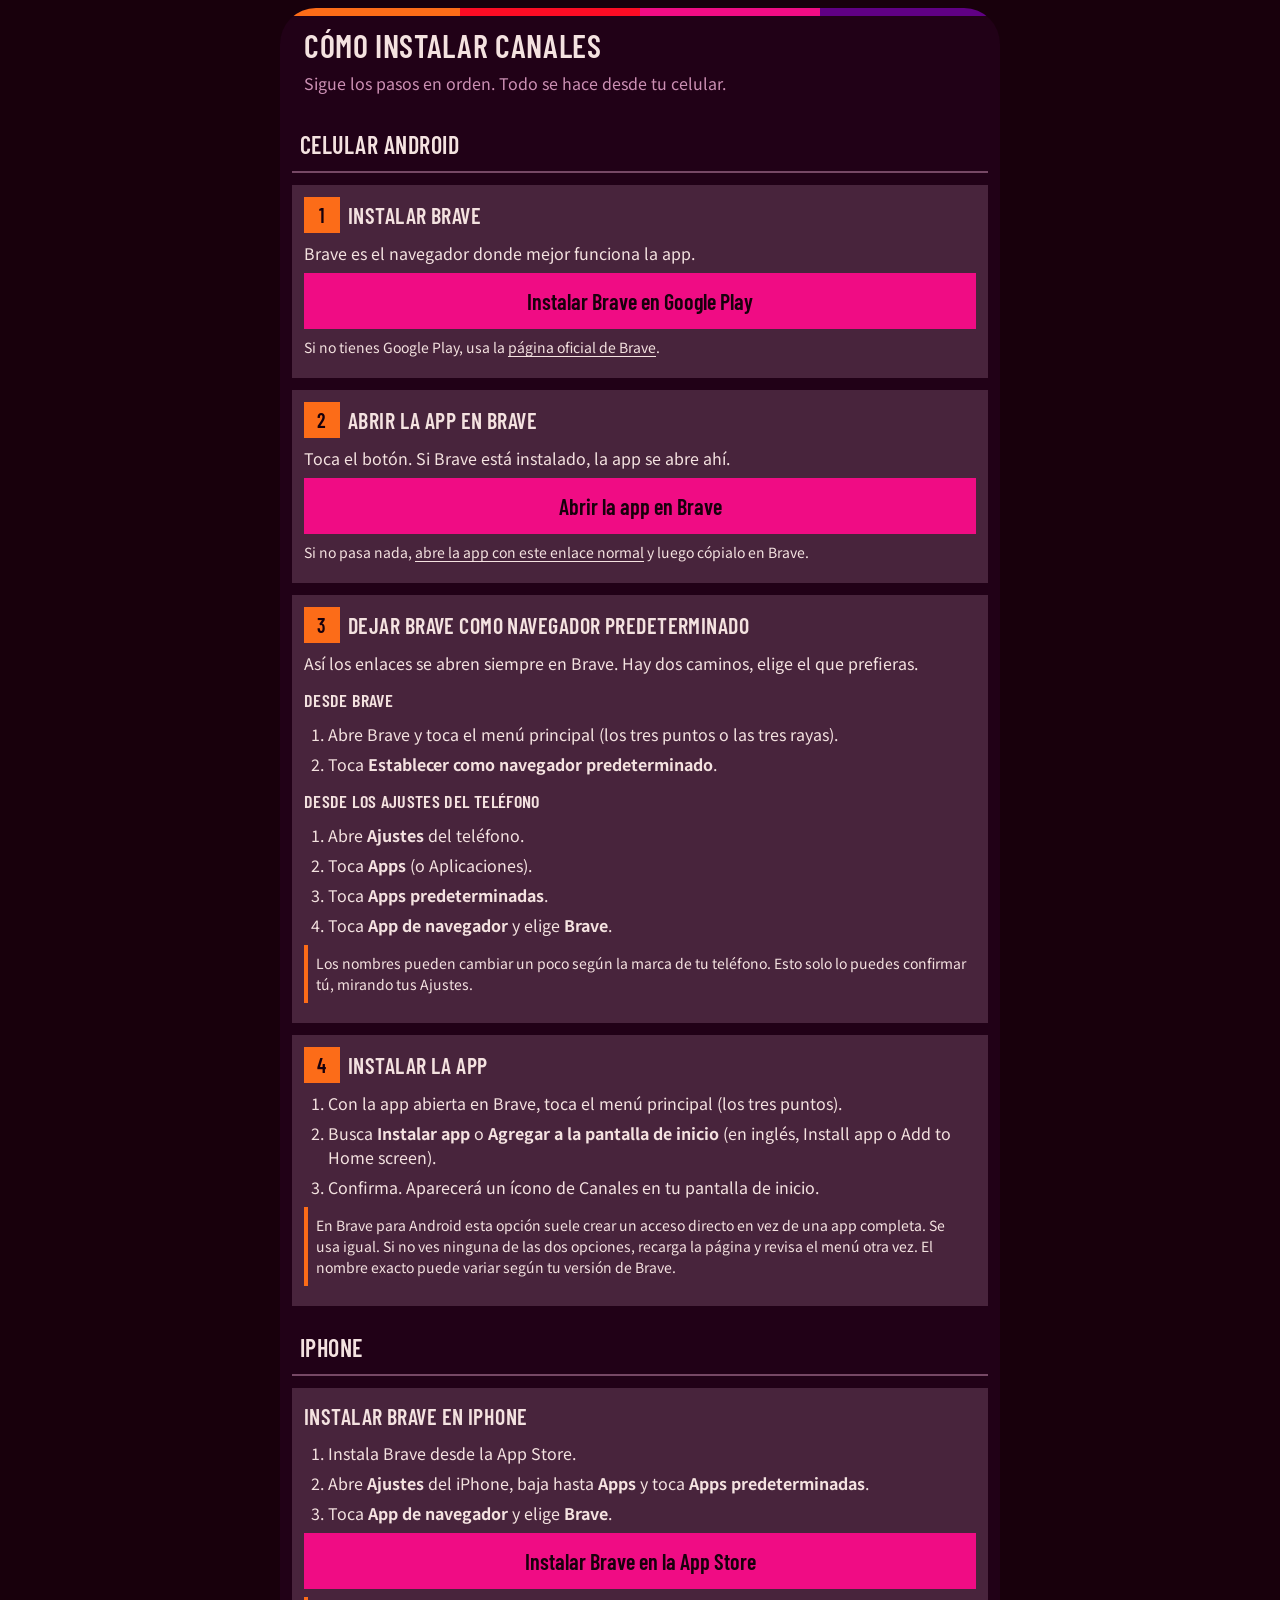
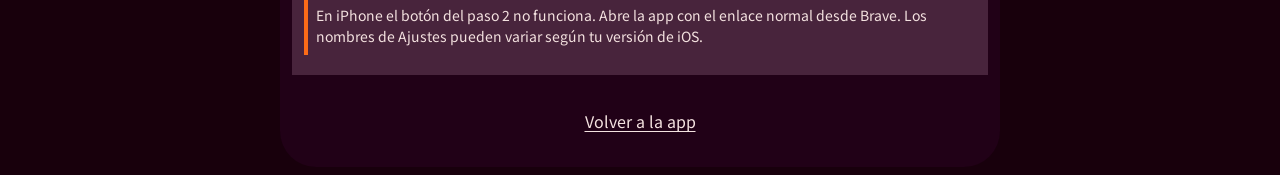
==== instalar.html @ 420426a7 "Agrega instalar.html: guia para instalar Brave y la app Pagina con enlaces oficiales (Google Play, A" ====
<!doctype html>
<html lang="es">
<head>
  <meta charset="utf-8">
  <!-- Misma política de seguridad que index.html. Esta página solo tiene enlaces: no carga nada de afuera. -->
  <meta http-equiv="Content-Security-Policy" content="default-src 'none'; script-src 'self'; style-src 'self'; img-src 'self'; font-src 'self'; connect-src 'self'; manifest-src 'self'; worker-src 'self'; frame-src https://www.youtube-nocookie.com; object-src 'none'; base-uri 'none'; form-action 'none'">
  <meta name="referrer" content="no-referrer">
  <meta http-equiv="X-Content-Type-Options" content="nosniff">
  <meta name="viewport" content="width=device-width, initial-scale=1, viewport-fit=cover">
  <title>Cómo instalar Canales</title>
  <meta name="theme-color" content="#18000c">
  <link rel="icon" type="image/png" href="icons/icon-192.png">
  <link rel="stylesheet" href="css/instalar.css">
</head>
<body>
  <div class="card">
    <div class="stripes" aria-hidden="true"><span></span><span></span><span></span><span></span></div>
    <header class="topbar">
      <h1>Cómo instalar Canales</h1>
      <p class="intro">Sigue los pasos en orden. Todo se hace desde tu celular.</p>
    </header>

    <main>
      <h2 class="platform">Celular Android</h2>

      <section class="step" aria-labelledby="paso-1">
        <h3 id="paso-1"><span class="num">1</span> Instalar Brave</h3>
        <p>Brave es el navegador donde mejor funciona la app.</p>
        <a class="button" href="https://play.google.com/store/apps/details?id=com.brave.browser" target="_blank" rel="noopener noreferrer">Instalar Brave en Google Play</a>
        <p class="alt">Si no tienes Google Play, usa la <a href="https://brave.com/download" target="_blank" rel="noopener noreferrer">página oficial de Brave</a>.</p>
      </section>

      <section class="step" aria-labelledby="paso-2">
        <h3 id="paso-2"><span class="num">2</span> Abrir la app en Brave</h3>
        <p>Toca el botón. Si Brave está instalado, la app se abre ahí.</p>
        <a class="button" href="intent://haru-chan-cl.github.io/mobile-tv/#Intent;scheme=https;package=com.brave.browser;S.browser_fallback_url=https%3A%2F%2Fharu-chan-cl.github.io%2Fmobile-tv%2F;end">Abrir la app en Brave</a>
        <p class="alt">Si no pasa nada, <a href="https://haru-chan-cl.github.io/mobile-tv/">abre la app con este enlace normal</a> y luego cópialo en Brave.</p>
      </section>

      <section class="step" aria-labelledby="paso-3">
        <h3 id="paso-3"><span class="num">3</span> Dejar Brave como navegador predeterminado</h3>
        <p>Así los enlaces se abren siempre en Brave. Hay dos caminos, elige el que prefieras.</p>
        <h4>Desde Brave</h4>
        <ol>
          <li>Abre Brave y toca el menú principal (los tres puntos o las tres rayas).</li>
          <li>Toca <strong>Establecer como navegador predeterminado</strong>.</li>
        </ol>
        <h4>Desde los Ajustes del teléfono</h4>
        <ol>
          <li>Abre <strong>Ajustes</strong> del teléfono.</li>
          <li>Toca <strong>Apps</strong> (o Aplicaciones).</li>
          <li>Toca <strong>Apps predeterminadas</strong>.</li>
          <li>Toca <strong>App de navegador</strong> y elige <strong>Brave</strong>.</li>
        </ol>
        <p class="note">Los nombres pueden cambiar un poco según la marca de tu teléfono. Esto solo lo puedes confirmar tú, mirando tus Ajustes.</p>
      </section>

      <section class="step" aria-labelledby="paso-4">
        <h3 id="paso-4"><span class="num">4</span> Instalar la app</h3>
        <ol>
          <li>Con la app abierta en Brave, toca el menú principal (los tres puntos).</li>
          <li>Busca <strong>Instalar app</strong> o <strong>Agregar a la pantalla de inicio</strong> (en inglés, Install app o Add to Home screen).</li>
          <li>Confirma. Aparecerá un ícono de Canales en tu pantalla de inicio.</li>
        </ol>
        <p class="note">En Brave para Android esta opción suele crear un acceso directo en vez de una app completa. Se usa igual. Si no ves ninguna de las dos opciones, recarga la página y revisa el menú otra vez. El nombre exacto puede variar según tu versión de Brave.</p>
      </section>

      <h2 class="platform">iPhone</h2>

      <section class="step" aria-labelledby="iphone">
        <h3 id="iphone">Instalar Brave en iPhone</h3>
        <ol>
          <li>Instala Brave desde la App Store.</li>
          <li>Abre <strong>Ajustes</strong> del iPhone, baja hasta <strong>Apps</strong> y toca <strong>Apps predeterminadas</strong>.</li>
          <li>Toca <strong>App de navegador</strong> y elige <strong>Brave</strong>.</li>
        </ol>
        <a class="button" href="https://apps.apple.com/app/id1052879175" target="_blank" rel="noopener noreferrer">Instalar Brave en la App Store</a>
        <p class="note">En iPhone el botón del paso 2 no funciona. Abre la app con el enlace normal desde Brave. Los nombres de Ajustes pueden variar según tu versión de iOS.</p>
      </section>

      <p class="back"><a href="./">Volver a la app</a></p>
    </main>
  </div>
</body>
</html>
---- css/instalar.css ----
/* Estilos de instalar.html. Mismo tema Analog Sunset (tokens propios, tipografías propias, nada externo). */
@import url("../design/tokens.css");

*,
*::before,
*::after {
  box-sizing: border-box;
}

body {
  margin: 0;
  padding: var(--space-1);
  background: var(--surface);
  color: var(--ink);
  font-family: var(--f-jp);
  font-size: 1rem;
  line-height: 1.5;
}

/* Tarjeta exterior: lo único con esquinas redondeadas. Aquí la página crece y se desplaza con el teléfono. */
.card {
  max-width: 720px;
  margin: 0 auto;
  overflow: hidden;
  background: var(--surface-raised);
  border-radius: var(--radius-card);
}

/* Franjas siempre en este orden: naranja, rojo, magenta, violeta. */
.stripes {
  display: flex;
  height: var(--space-1);
}

.stripes span {
  flex: 1;
}

.stripes span:nth-child(1) { background: var(--stripe-orange); }
.stripes span:nth-child(2) { background: var(--stripe-red); }
.stripes span:nth-child(3) { background: var(--stripe-magenta); }
.stripes span:nth-child(4) { background: var(--stripe-violet); }

.topbar {
  padding: var(--space-2) var(--space-3) 0;
}

main {
  padding: var(--space-1) var(--space-2) var(--space-3);
}

h1,
h2,
h3,
h4 {
  margin: 0;
  font-family: var(--f-display);
  font-weight: 600;
  letter-spacing: 0.02em;
  text-transform: uppercase;
  color: var(--title-color);
}

h1 { font-size: 2rem; line-height: 1.1; }

.intro {
  margin: var(--space-1) 0 0;
  color: var(--ink-muted);
}

.platform {
  margin: var(--space-3) 0 var(--space-1);
  padding: 0 var(--space-1) var(--space-1);
  border-bottom: 2px solid var(--rule);
  font-size: 1.5rem;
}

.step {
  margin-top: var(--space-2);
  padding: var(--space-2);
  background: var(--plate);
  color: var(--bone);
}

.step h3 {
  display: flex;
  align-items: center;
  gap: var(--space-1);
  margin-bottom: var(--space-1);
  font-size: 1.375rem;
  color: var(--bone);
}

.step h4 {
  margin: var(--space-2) 0 var(--space-1);
  font-size: 1.125rem;
  color: var(--bone);
}

.step p {
  margin: 0 0 var(--space-1);
}

.num {
  flex: none;
  display: grid;
  place-items: center;
  width: 36px;
  height: 36px;
  background: var(--stripe-orange);
  color: var(--on-stripe);
  font-size: 1.25rem;
}

.step ol {
  margin: 0 0 var(--space-1);
  padding-left: var(--space-3);
}

.step li {
  margin-bottom: 6px;
}

/* Botón grande, fácil de tocar con el pulgar. */
.button {
  display: flex;
  align-items: center;
  justify-content: center;
  min-height: 56px;
  margin: var(--space-1) 0;
  padding: 0 var(--space-2);
  background: var(--stripe-magenta);
  color: var(--on-stripe);
  border: 2px solid var(--btn-edge);
  border-radius: var(--radius-none);
  font-family: var(--f-display);
  font-size: 1.375rem;
  font-weight: 600;
  text-align: center;
  text-decoration: none;
}

.alt,
.note {
  font-size: 0.875rem;
}

.note {
  padding: var(--space-1);
  border-left: 4px solid var(--stripe-orange);
}

.step a:not(.button),
.back a {
  color: inherit;
  text-underline-offset: 3px;
}

.back {
  margin: var(--space-3) 0 0;
  text-align: center;
}

.back a {
  display: inline-flex;
  align-items: center;
  min-height: 44px;
  padding: 0 var(--space-2);
  color: var(--ink);
}

/* Foco visible en todo lo que se puede tocar. */
a:focus-visible {
  outline: 2px solid var(--focus);
  outline-offset: 2px;
}

.step a:focus-visible {
  outline-color: var(--stripe-orange);
}
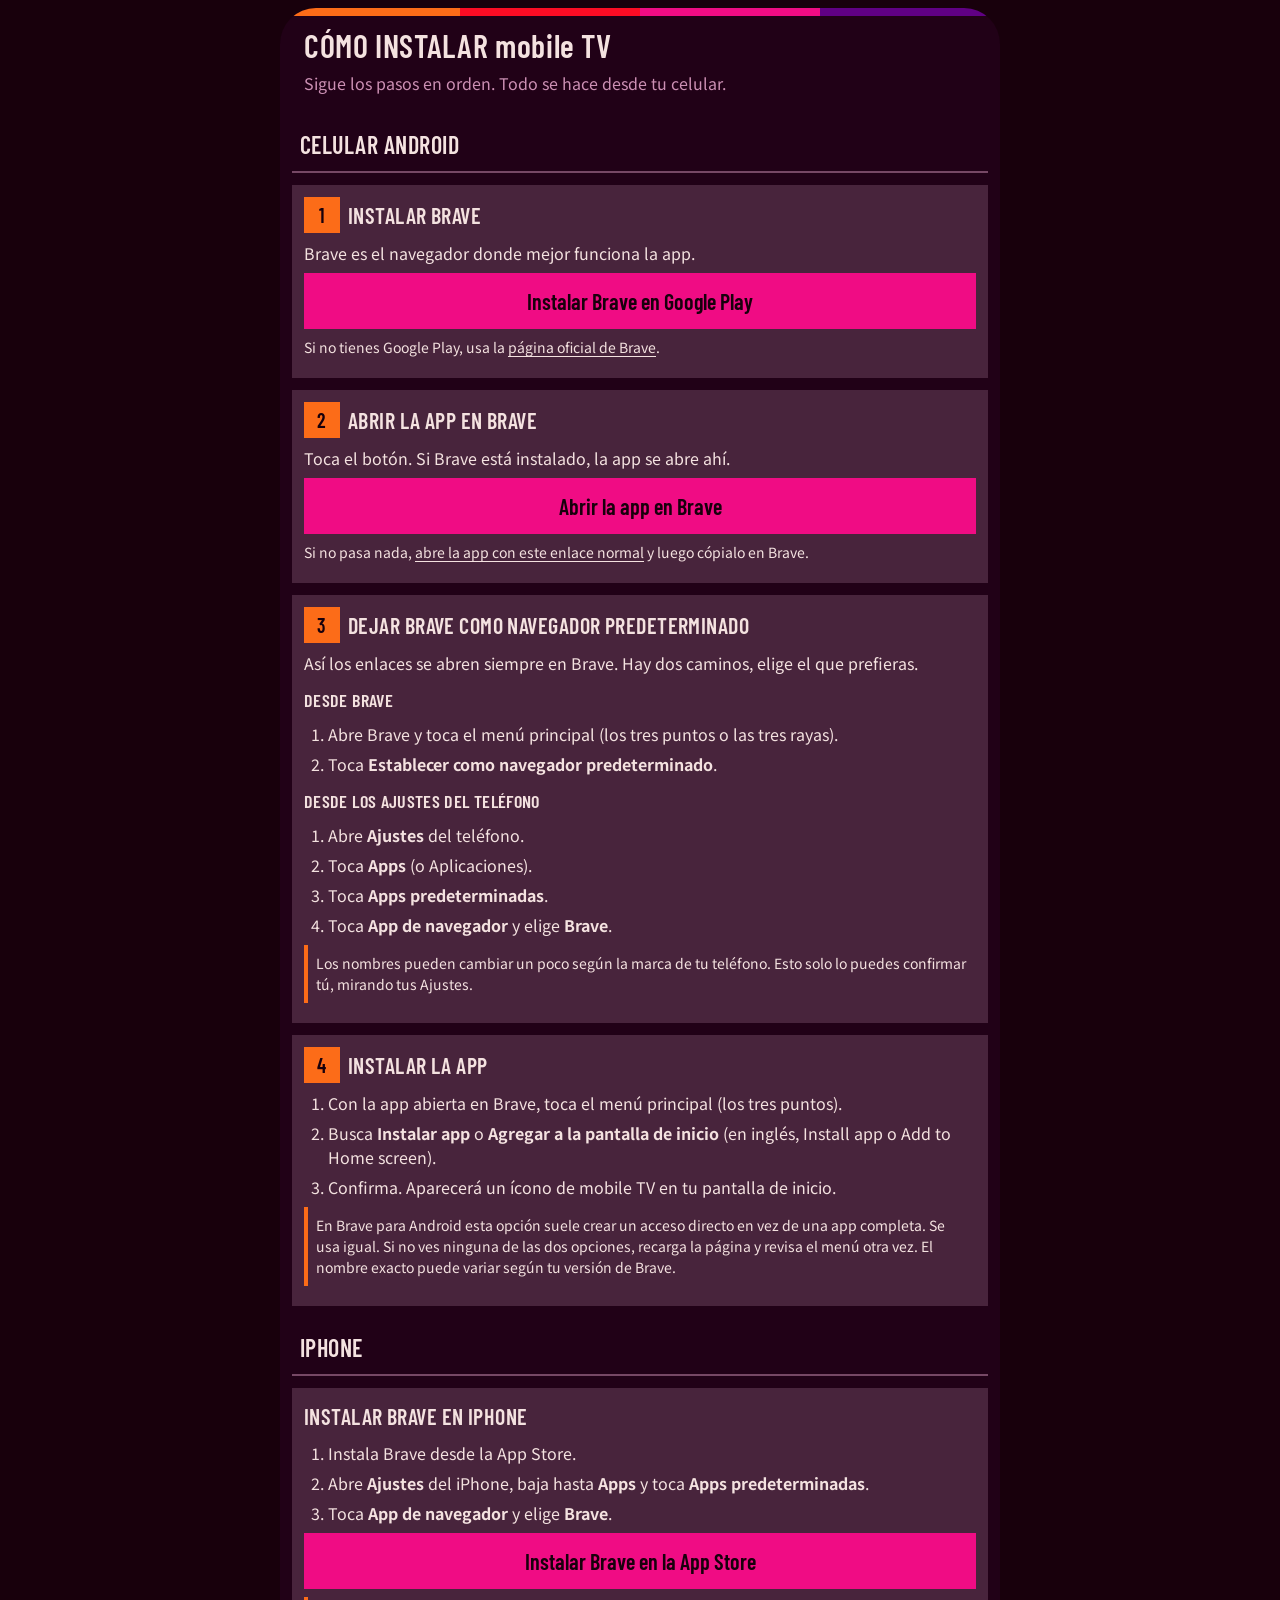
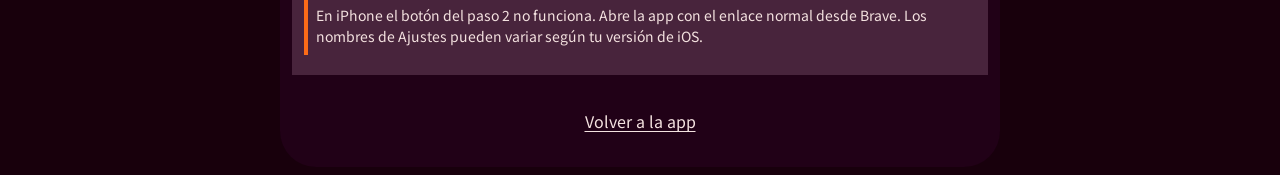
==== commit 8bf06a78: "La app se llama mobile TV y estrena icono de televisor retro Nombre en manifest, index, instalar y R" ====
--- a/instalar.html
+++ b/instalar.html
@@ -7,16 +7,17 @@
   <meta name="referrer" content="no-referrer">
   <meta http-equiv="X-Content-Type-Options" content="nosniff">
   <meta name="viewport" content="width=device-width, initial-scale=1, viewport-fit=cover">
-  <title>Cómo instalar Canales</title>
+  <title>Cómo instalar mobile TV</title>
   <meta name="theme-color" content="#18000c">
-  <link rel="icon" type="image/png" href="icons/icon-192.png">
+  <link rel="icon" type="image/svg+xml" href="icons/favicon.svg">
+  <link rel="icon" type="image/png" sizes="32x32" href="icons/favicon-32.png">
   <link rel="stylesheet" href="css/instalar.css">
 </head>
 <body>
   <div class="card">
     <div class="stripes" aria-hidden="true"><span></span><span></span><span></span><span></span></div>
     <header class="topbar">
-      <h1>Cómo instalar Canales</h1>
+      <h1>Cómo instalar <span class="brand">mobile TV</span></h1>
       <p class="intro">Sigue los pasos en orden. Todo se hace desde tu celular.</p>
     </header>
 
@@ -60,7 +61,7 @@
         <ol>
           <li>Con la app abierta en Brave, toca el menú principal (los tres puntos).</li>
           <li>Busca <strong>Instalar app</strong> o <strong>Agregar a la pantalla de inicio</strong> (en inglés, Install app o Add to Home screen).</li>
-          <li>Confirma. Aparecerá un ícono de Canales en tu pantalla de inicio.</li>
+          <li>Confirma. Aparecerá un ícono de mobile TV en tu pantalla de inicio.</li>
         </ol>
         <p class="note">En Brave para Android esta opción suele crear un acceso directo en vez de una app completa. Se usa igual. Si no ves ninguna de las dos opciones, recarga la página y revisa el menú otra vez. El nombre exacto puede variar según tu versión de Brave.</p>
       </section>
--- a/css/instalar.css
+++ b/css/instalar.css
@@ -62,6 +62,9 @@
 }
 
 h1 { font-size: 2rem; line-height: 1.1; }
+
+/* El nombre de la app se escribe siempre "mobile TV", sin pasarlo a mayúsculas. */
+.brand { text-transform: none; }
 
 .intro {
   margin: var(--space-1) 0 0;
